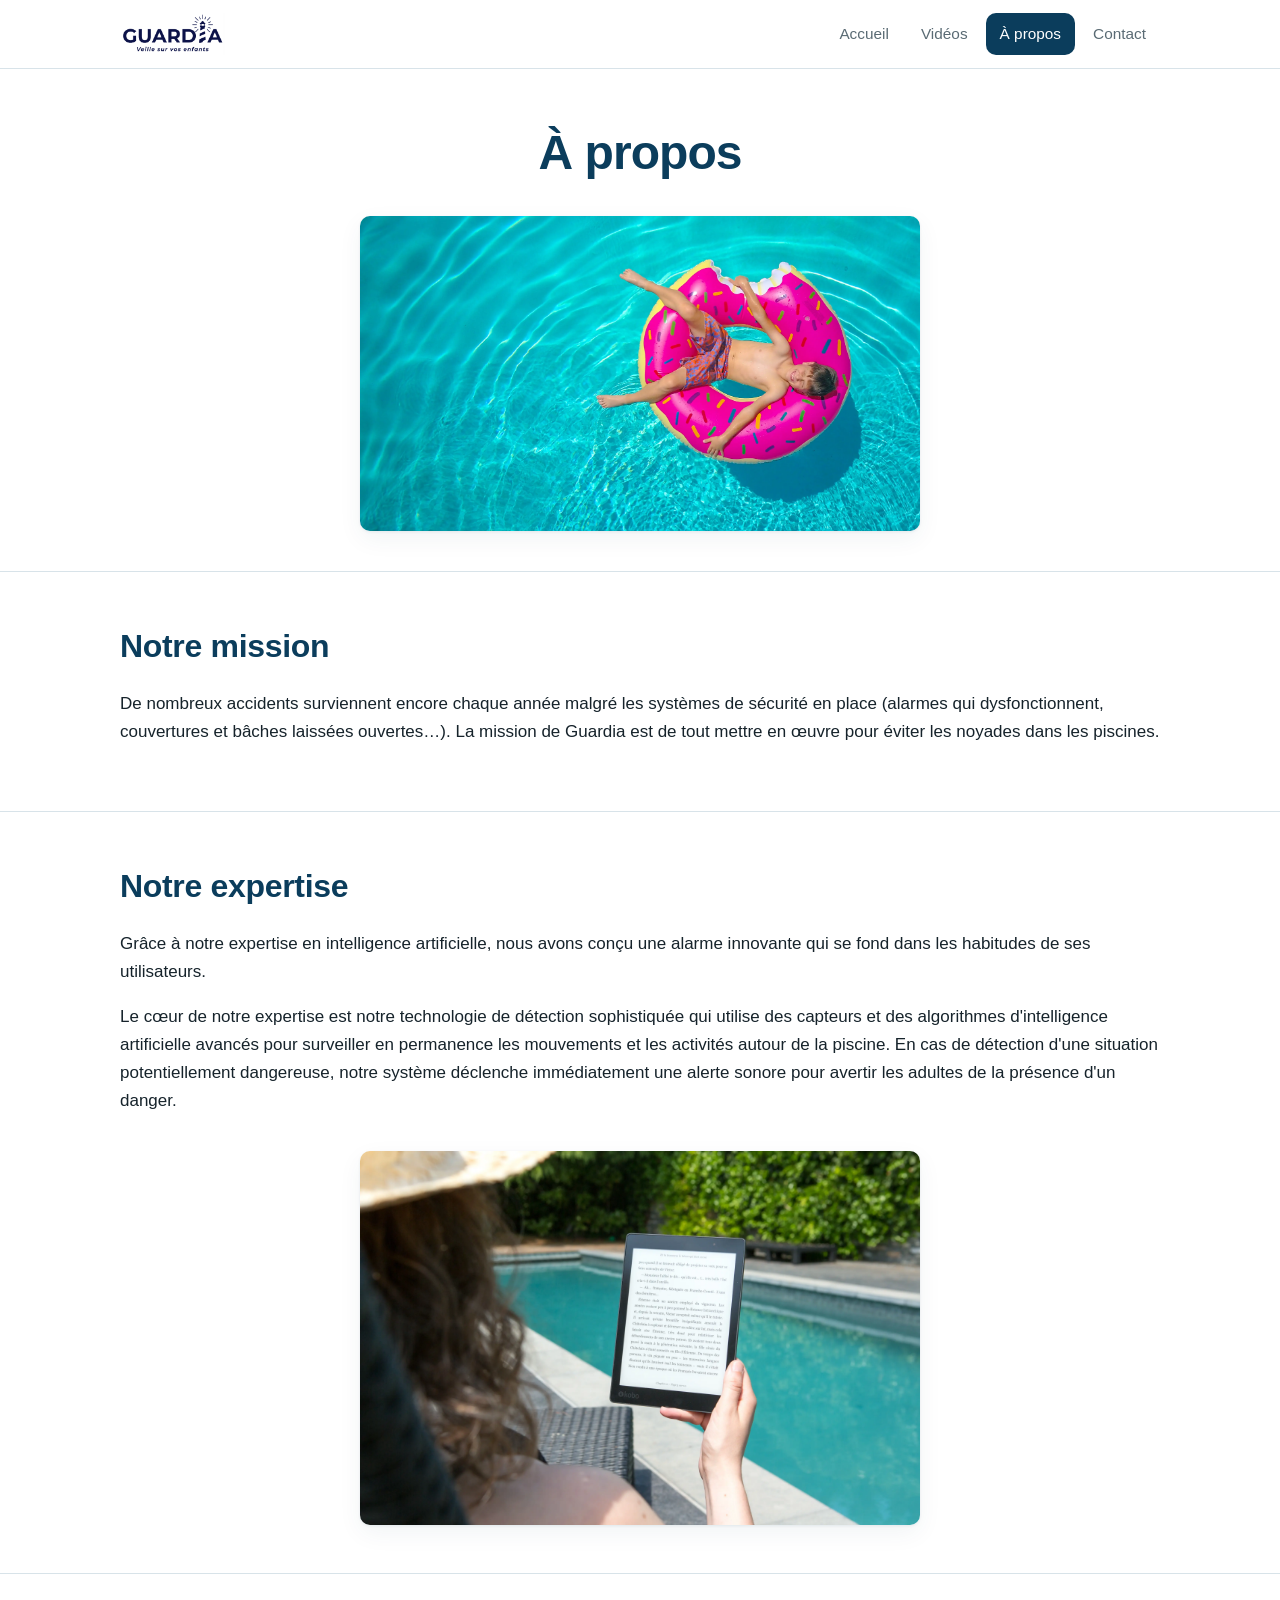
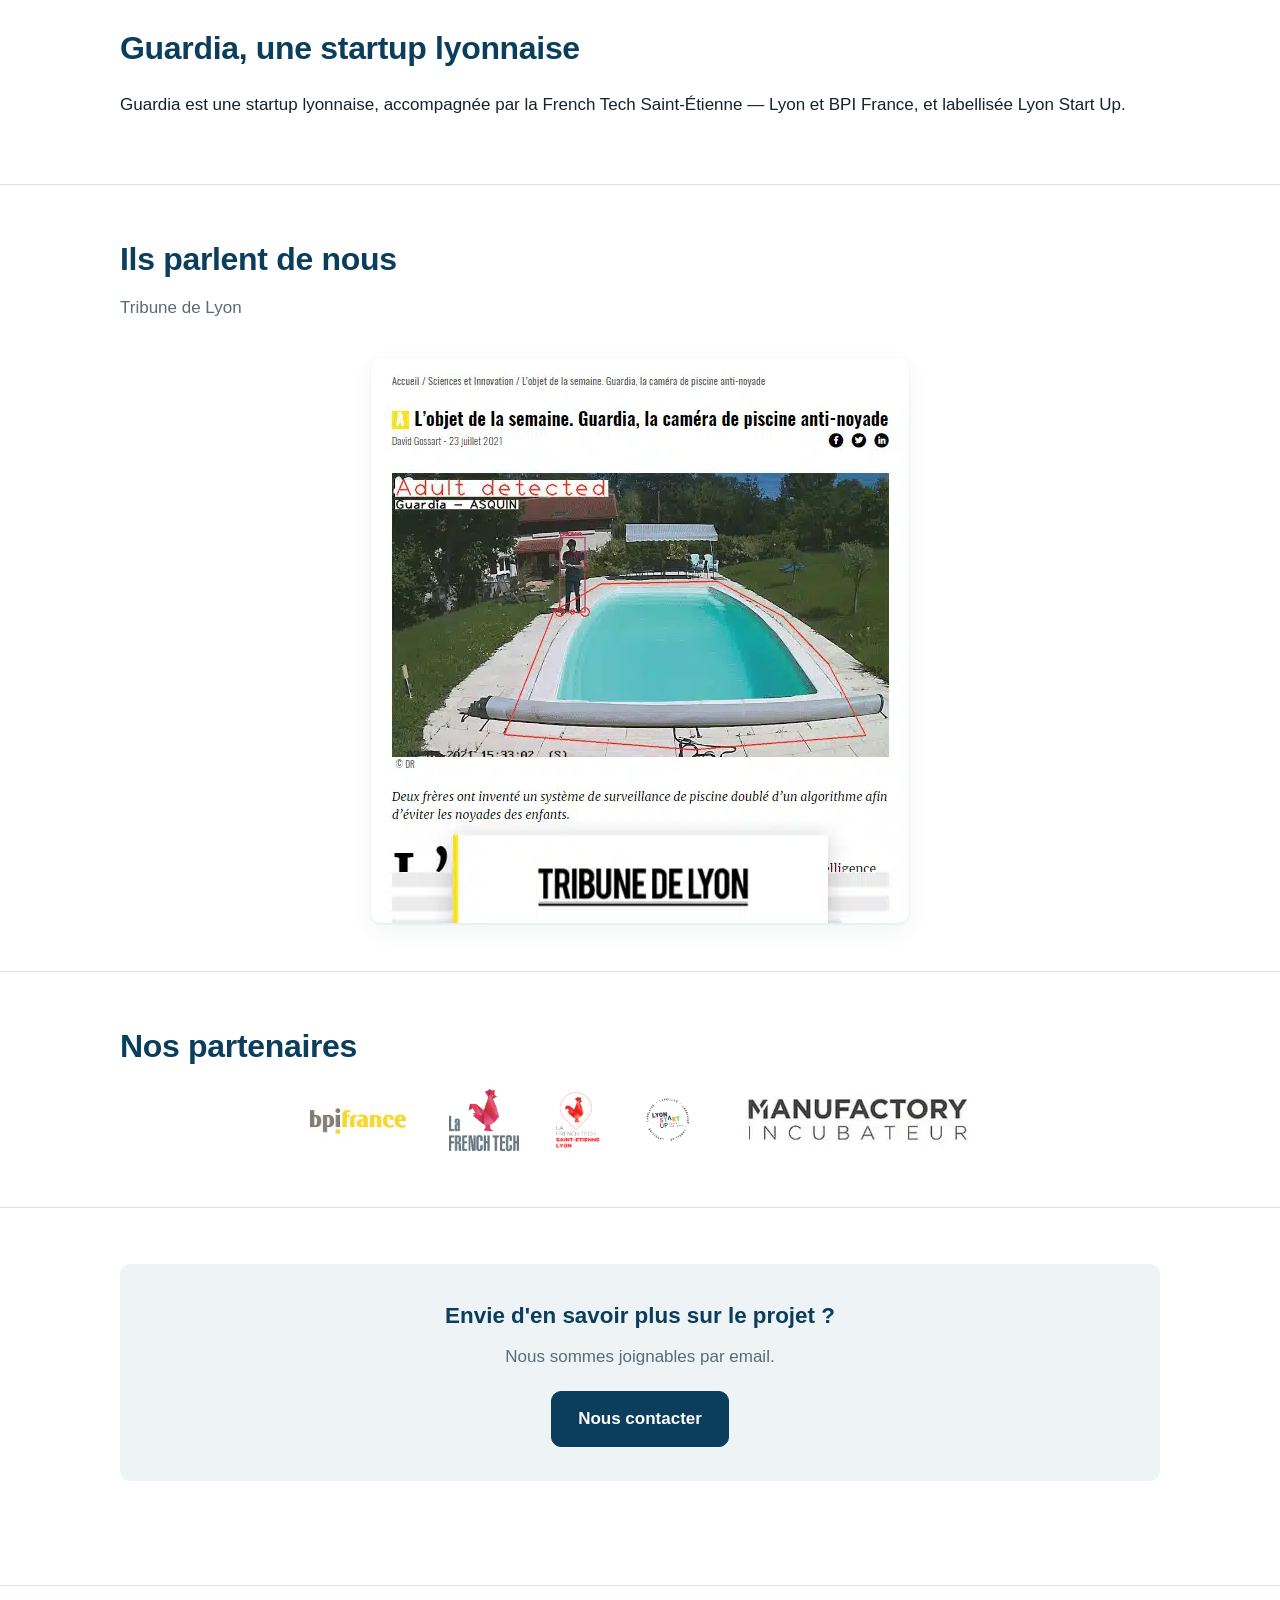
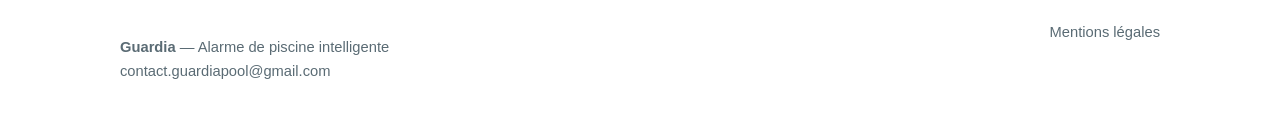
==== a-propos/index.html @ 623201aa "feat: site vitrine statique de guardiapool.com HTML et CSS purs, sans dépendance ni framework. Les p" ====
<!DOCTYPE html>
<html lang="fr">
<head>
<meta charset="utf-8">
<meta name="viewport" content="width=device-width, initial-scale=1">
<title>À propos — Guardiapool</title>
<meta name="description" content="Guardia, startup lyonnaise : notre mission est d&#x27;éviter les noyades en piscine grâce à une alarme périmétrique à intelligence artificielle.">
<link rel="icon" type="image/webp" href="../assets/img/Lighthouse.webp">
<link rel="stylesheet" href="../assets/css/style.css">
<meta property="og:title" content="À propos — Guardiapool">
<meta property="og:description" content="Guardia, startup lyonnaise : notre mission est d&#x27;éviter les noyades en piscine grâce à une alarme périmétrique à intelligence artificielle.">
<meta property="og:type" content="website">
<meta property="og:locale" content="fr_FR">
<meta property="og:image" content="https://guardiapool.com/assets/img/Piscine-surveillee-par-Guardiapool-3.webp">
</head>
<body>

<header class="site-entete">
  <div class="contenu">
    <a class="logo" href="../">
      <img src="../assets/img/cropped-Logo-GUARDIA.webp" alt="Guardiapool" height="42">
    </a>
    <nav class="nav">
        <a href="../">Accueil</a>
        <a href="../videos/">Vidéos</a>
        <a href="../a-propos/" aria-current="page">À propos</a>
        <a href="../contact/">Contact</a>
    </nav>
  </div>
</header>

<main>
  <section class="hero">
    <div class="contenu">
      <h1>À propos</h1>
      <div class="hero-visuel">
        <img src="../assets/img/pexels-kindel-media-9044048.webp"
             alt="Illustration d'un enfant en sécurité dans la piscine." loading="lazy">
      </div>
    </div>
  </section>

  <section class="section">
    <div class="contenu">
      <h2>Notre mission</h2>
      <p>De nombreux accidents surviennent encore chaque année malgré les systèmes de
        sécurité en place (alarmes qui dysfonctionnent, couvertures et bâches laissées
        ouvertes…). La mission de Guardia est de tout mettre en œuvre pour éviter les
        noyades dans les piscines.</p>
    </div>
  </section>

  <section class="section">
    <div class="contenu">
      <h2>Notre expertise</h2>
      <p>Grâce à notre expertise en intelligence artificielle, nous avons conçu une alarme
        innovante qui se fond dans les habitudes de ses utilisateurs.</p>
      <p>Le cœur de notre expertise est notre technologie de détection sophistiquée qui
        utilise des capteurs et des algorithmes d'intelligence artificielle avancés pour
        surveiller en permanence les mouvements et les activités autour de la piscine.
        En cas de détection d'une situation potentiellement dangereuse, notre système
        déclenche immédiatement une alerte sonore pour avertir les adultes de la présence
        d'un danger.</p>
      <div class="hero-visuel">
        <img src="../assets/img/pexels-perfecto-capucine-1247527.webp"
             alt="Une personne se détend au bord d'une piscine." loading="lazy">
      </div>
    </div>
  </section>

  <section class="section">
    <div class="contenu">
      <h2>Guardia, une startup lyonnaise</h2>
      <p>Guardia est une startup lyonnaise, accompagnée par la French Tech
        Saint-Étienne — Lyon et BPI France, et labellisée Lyon Start Up.</p>
    </div>
  </section>

  <section class="section">
    <div class="contenu">
      <h2>Ils parlent de nous</h2>
      <p class="intro">Tribune de Lyon</p>
      <div class="hero-visuel">
        <img src="../assets/img/Capture-decran-2023-04-04-155457.webp"
             alt="Article de la Tribune de Lyon consacré à Guardia." loading="lazy">
      </div>
    </div>
  </section>

  <section class="section">
    <div class="contenu">
      <h2>Nos partenaires</h2>
      <div class="partenaires">
        <img src="../assets/img/BPI-France.webp" alt="BPI France" loading="lazy">
        <img src="../assets/img/Logo-french-tech.webp" alt="French Tech" loading="lazy">
        <img src="../assets/img/Logo_FT_SaintEtienne-Lyon_Couleur__1_.png" alt="French Tech Saint-Étienne — Lyon" loading="lazy">
        <img src="../assets/img/Macaron-labellise-LSU.webp" alt="Labellisé Lyon Start Up" loading="lazy">
        <img src="../assets/img/Logo-manufactpry.webp" alt="Manufactory" loading="lazy">
      </div>
    </div>
  </section>

  <section class="section">
    <div class="contenu">
      <div class="bandeau">
        <h2>Envie d&#x27;en savoir plus sur le projet ?</h2>
        <p>Nous sommes joignables par email.</p>
        <a class="bouton" href="mailto:contact.guardiapool@gmail.com">Nous contacter</a>
      </div>
    </div>
  </section>

</main>

<footer class="site-pied">
  <div class="contenu">
    <p class="mention">
      <strong>Guardia</strong> — Alarme de piscine intelligente<br>
      <a href="mailto:contact.guardiapool@gmail.com">contact.guardiapool@gmail.com</a>
    </p>
    <nav>
        <a href="../mentions-legales/">Mentions légales</a>
    </nav>
  </div>
</footer>

</body>
</html>
---- assets/css/style.css ----
/* Guardiapool — feuille de style unique, sans dépendance externe. */

:root {
  --bleu:        #0b3d5c;
  --bleu-clair:  #1a6f9e;
  --eau:         #2fa8c8;
  --encre:       #16232b;
  --gris:        #5a6b74;
  --gris-clair:  #eef3f6;
  --bordure:     #d8e3e9;
  --blanc:       #ffffff;
  --alerte:      #c0392b;
  --rayon:       10px;
  --largeur:     1080px;
  --ombre:       0 1px 3px rgba(11, 61, 92, .08), 0 8px 24px rgba(11, 61, 92, .06);
}

*, *::before, *::after { box-sizing: border-box; }

html { -webkit-text-size-adjust: 100%; }

body {
  margin: 0;
  font-family: -apple-system, BlinkMacSystemFont, "Segoe UI", Roboto, Helvetica, Arial, sans-serif;
  font-size: 17px;
  line-height: 1.65;
  color: var(--encre);
  background: var(--blanc);
}

img, video { max-width: 100%; height: auto; display: block; }

a { color: var(--bleu-clair); }
a:hover { color: var(--bleu); }

.contenu { max-width: var(--largeur); margin: 0 auto; padding: 0 20px; }

/* ---------- En-tête ---------- */

.site-entete {
  border-bottom: 1px solid var(--bordure);
  background: var(--blanc);
  position: sticky;
  top: 0;
  z-index: 10;
}

.site-entete .contenu {
  display: flex;
  align-items: center;
  justify-content: space-between;
  gap: 16px;
  min-height: 68px;
  flex-wrap: wrap;
}

.logo { display: flex; align-items: center; text-decoration: none; color: var(--bleu); }
.logo img { height: 42px; width: auto; }

.nav { display: flex; gap: 4px; flex-wrap: wrap; }
.nav a {
  padding: 8px 14px;
  border-radius: var(--rayon);
  text-decoration: none;
  color: var(--gris);
  font-weight: 500;
  font-size: .96rem;
}
.nav a:hover { background: var(--gris-clair); color: var(--bleu); }
.nav a[aria-current="page"] { background: var(--bleu); color: var(--blanc); }

/* ---------- Hero ---------- */

.hero { padding: 56px 0 40px; text-align: center; }
.hero h1 {
  font-size: clamp(1.9rem, 5vw, 3rem);
  line-height: 1.15;
  margin: 0 0 20px;
  color: var(--bleu);
  letter-spacing: -.02em;
}
.hero .accroche { font-size: 1.15rem; color: var(--gris); max-width: 680px; margin: 0 auto 12px; }

.hero-visuel { margin: 36px auto 0; max-width: 560px; }
.hero-visuel img { border-radius: var(--rayon); box-shadow: var(--ombre); margin: 0 auto; }

/* ---------- Boutons ---------- */

.bouton {
  display: inline-block;
  padding: 13px 26px;
  border-radius: var(--rayon);
  background: var(--bleu);
  color: var(--blanc) !important;
  text-decoration: none;
  font-weight: 600;
  border: 1px solid var(--bleu);
}
.bouton:hover { background: var(--bleu-clair); border-color: var(--bleu-clair); }
.bouton.secondaire { background: transparent; color: var(--bleu) !important; }
.bouton.secondaire:hover { background: var(--gris-clair); }
.actions { display: flex; gap: 12px; justify-content: center; flex-wrap: wrap; margin-top: 28px; }

/* ---------- Sections ---------- */

.section { padding: 48px 0; border-top: 1px solid var(--bordure); }
.section > .contenu > h2 {
  font-size: clamp(1.4rem, 3.5vw, 2rem);
  color: var(--bleu);
  margin: 0 0 8px;
  letter-spacing: -.01em;
}
.section .intro { color: var(--gris); margin: 0 0 32px; max-width: 720px; }

.grille { display: grid; gap: 22px; grid-template-columns: repeat(auto-fit, minmax(260px, 1fr)); }

.carte {
  border: 1px solid var(--bordure);
  border-radius: var(--rayon);
  padding: 22px;
  background: var(--blanc);
}
.carte h3 { margin: 0 0 8px; font-size: 1.06rem; color: var(--bleu); }
.carte p { margin: 0; color: var(--gris); font-size: .97rem; }

/* ---------- Vidéos ---------- */

.videos { display: grid; gap: 26px; grid-template-columns: repeat(auto-fit, minmax(300px, 1fr)); }
.video figure { margin: 0; }
.video video { border-radius: var(--rayon); background: #000; width: 100%; box-shadow: var(--ombre); }
.video figcaption { margin-top: 12px; color: var(--gris); font-size: .96rem; }

/* ---------- Chiffres ---------- */

.chiffres { display: grid; gap: 18px; grid-template-columns: repeat(auto-fit, minmax(240px, 1fr)); }
.chiffre {
  border-left: 3px solid var(--alerte);
  padding: 6px 0 6px 18px;
  color: var(--encre);
  font-size: 1.02rem;
}

/* ---------- Partenaires ---------- */

.partenaires {
  display: flex;
  flex-wrap: wrap;
  gap: 34px;
  align-items: center;
  justify-content: center;
  padding: 8px 0;
}
.partenaires img { max-height: 62px; width: auto; opacity: .85; }
.partenaires img:hover { opacity: 1; }

/* ---------- Prose (mentions légales) ---------- */

.prose { max-width: 760px; padding: 40px 0 56px; }
.prose h1 { font-size: 1.9rem; color: var(--bleu); margin: 0 0 6px; letter-spacing: -.01em; }
.prose h2 { font-size: 1.2rem; color: var(--bleu); margin: 34px 0 8px; }
.prose h3 { font-size: 1.04rem; margin: 24px 0 6px; }
.prose p, .prose li { color: var(--encre); }
.prose .date { color: var(--gris); font-size: .93rem; margin-bottom: 28px; }
.prose ul { padding-left: 22px; }

/* ---------- Bandeau contact ---------- */

.bandeau {
  background: var(--gris-clair);
  border-radius: var(--rayon);
  padding: 34px 26px;
  text-align: center;
  margin: 8px 0;
}
.bandeau h2 { margin: 0 0 8px; color: var(--bleu); font-size: 1.4rem; }
.bandeau p { margin: 0 0 20px; color: var(--gris); }

/* ---------- Pied de page ---------- */

.site-pied {
  border-top: 1px solid var(--bordure);
  margin-top: 48px;
  padding: 34px 0;
  font-size: .92rem;
  color: var(--gris);
}
.site-pied .contenu { display: flex; gap: 20px; justify-content: space-between; flex-wrap: wrap; }
.site-pied a { color: var(--gris); text-decoration: none; }
.site-pied a:hover { color: var(--bleu); text-decoration: underline; }
.site-pied nav { display: flex; gap: 16px; flex-wrap: wrap; }
.site-pied .mention { max-width: 420px; }

@media (max-width: 600px) {
  body { font-size: 16px; }
  .hero { padding: 36px 0 28px; }
  .section { padding: 36px 0; }
  .site-entete .contenu {
    min-height: 0;
    padding: 10px 16px;
    gap: 8px;
  }
  .logo img { height: 34px; }
  /* La nav doit tenir sur une seule ligne à 375 px. */
  .nav { gap: 2px; }
  .nav a { padding: 7px 9px; font-size: .86rem; }
}
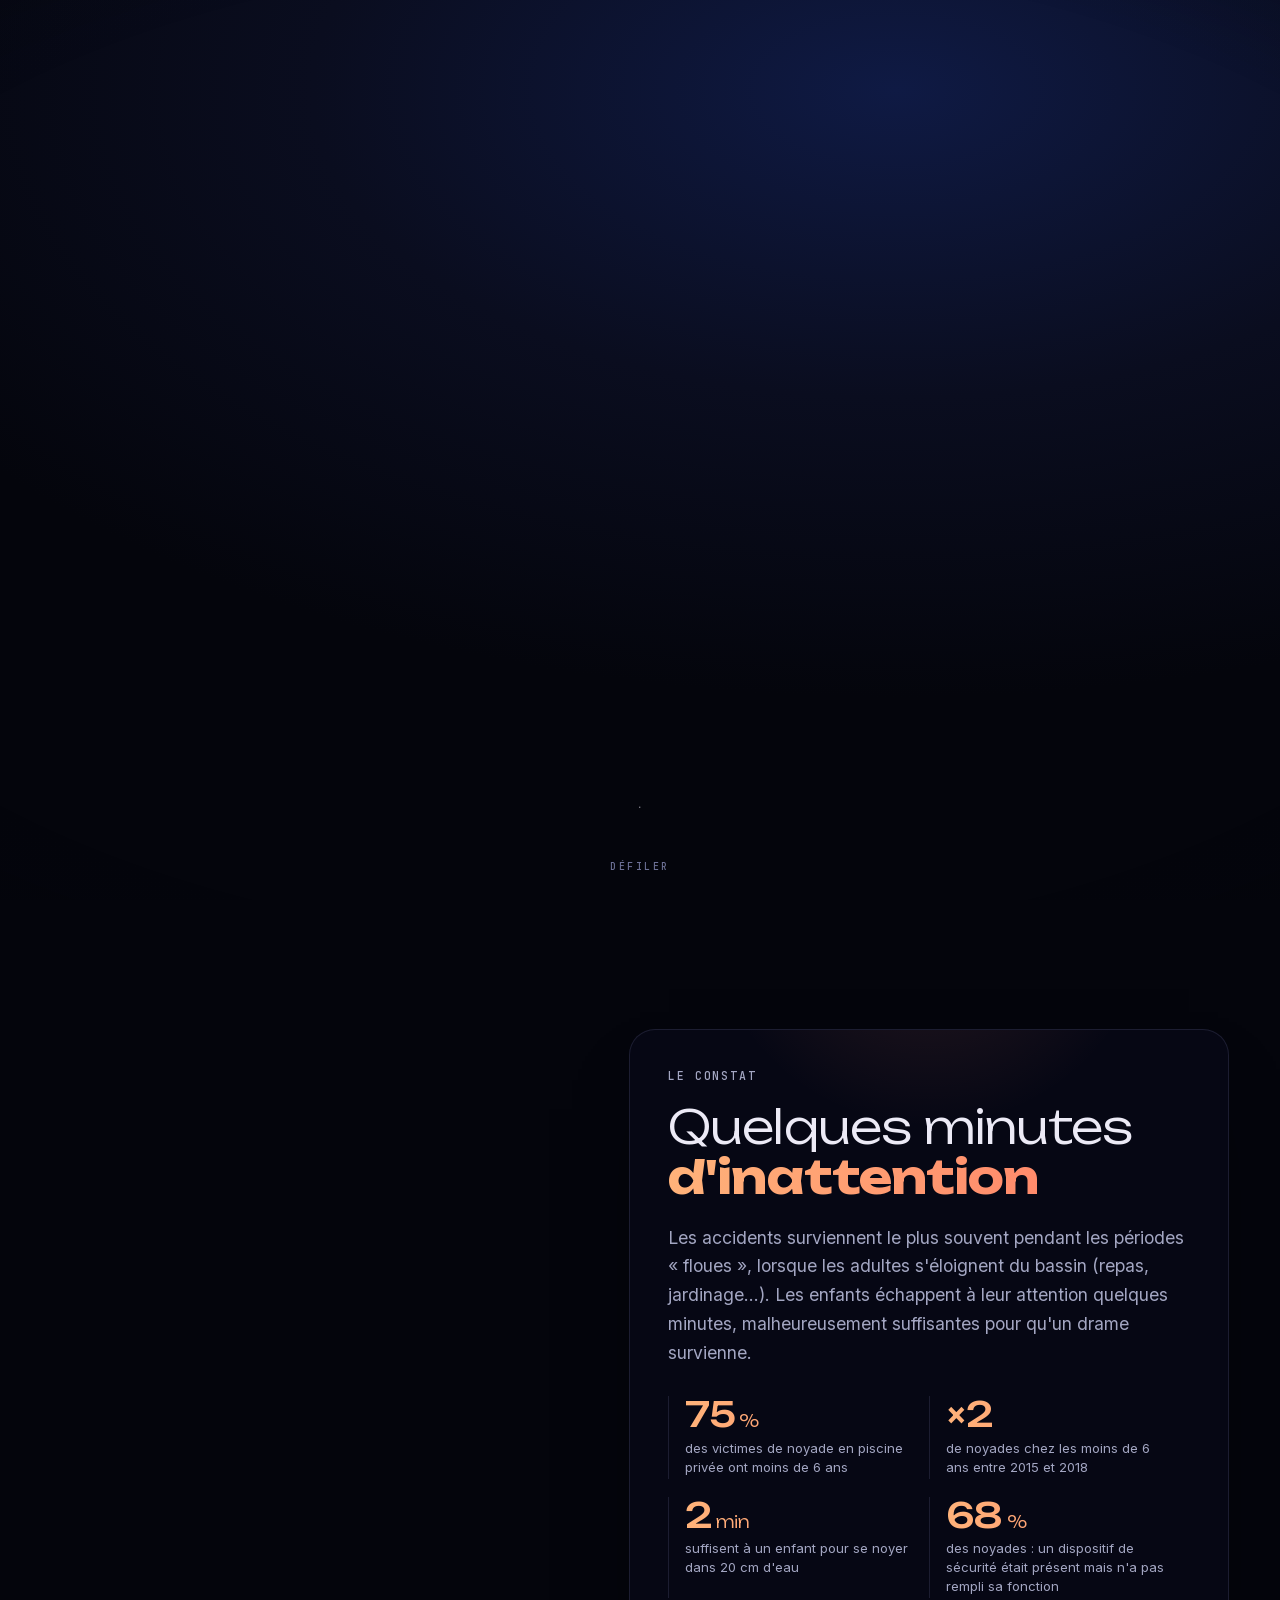
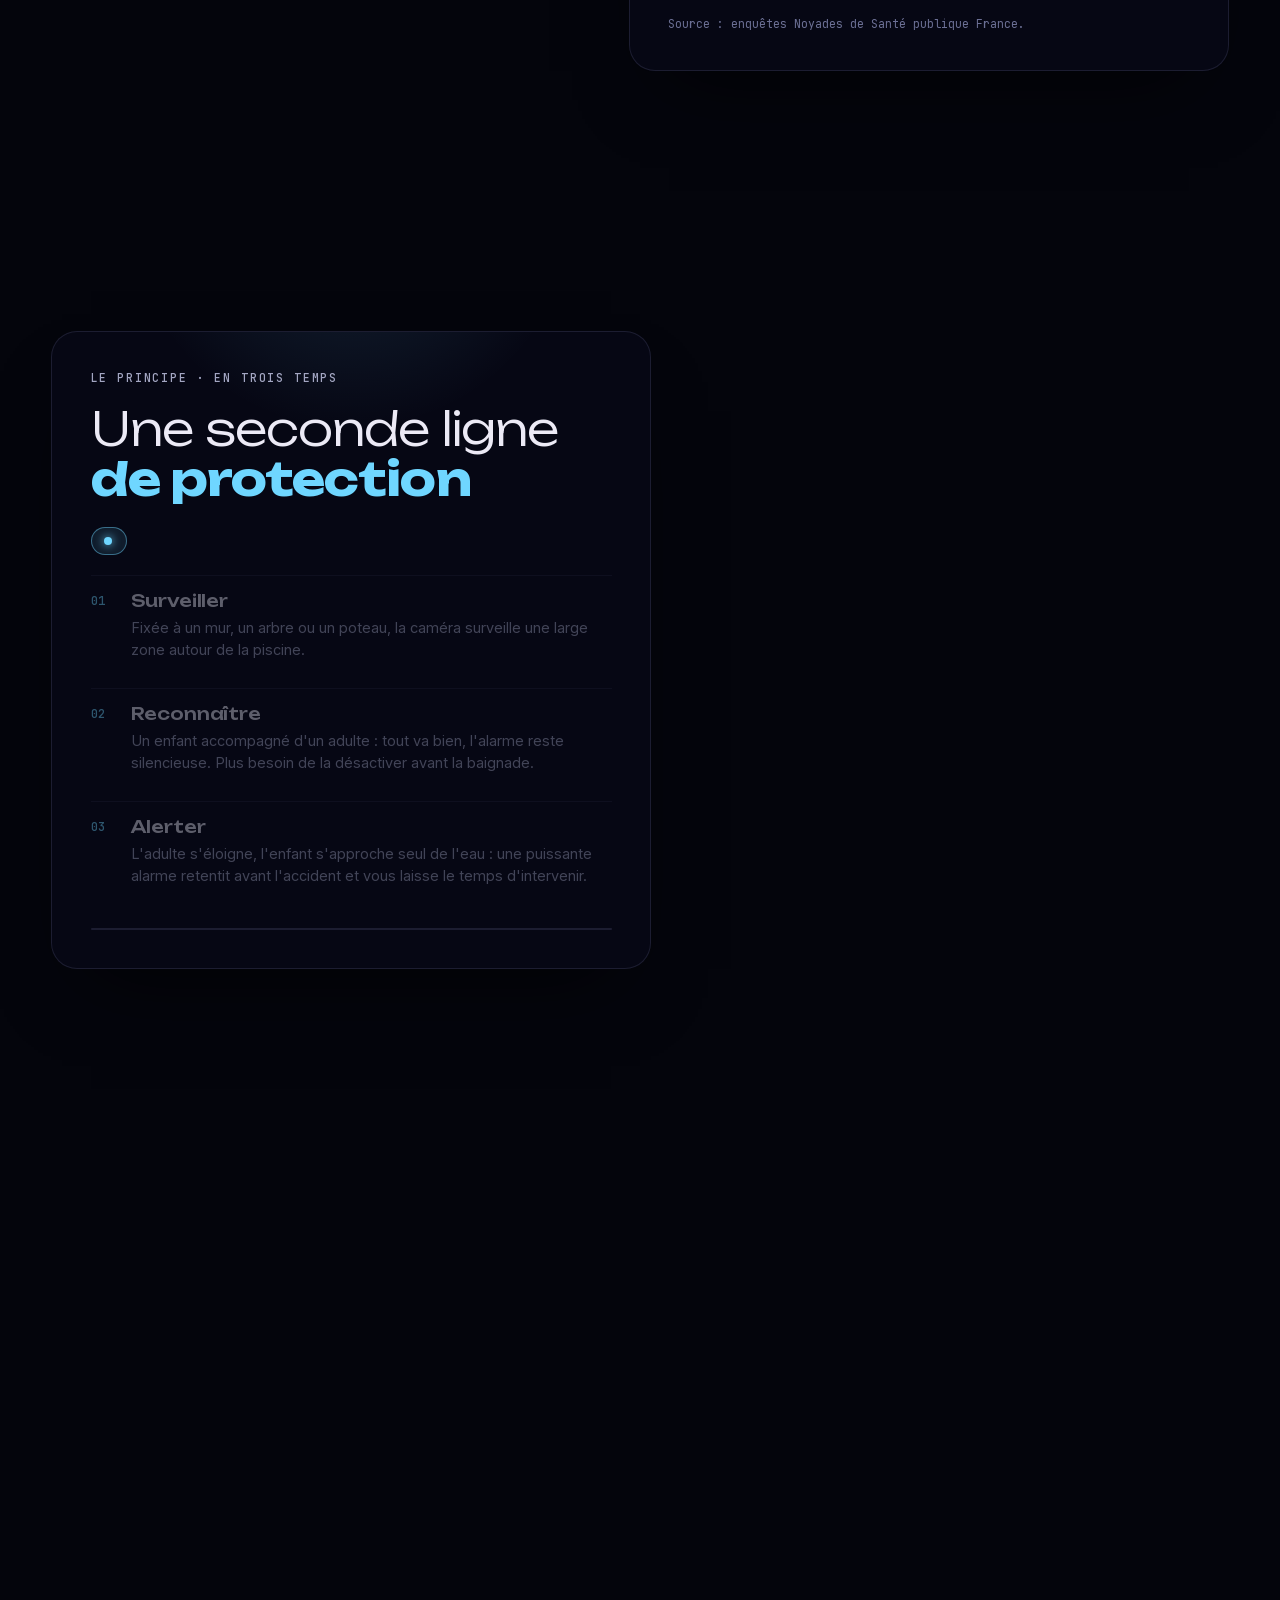
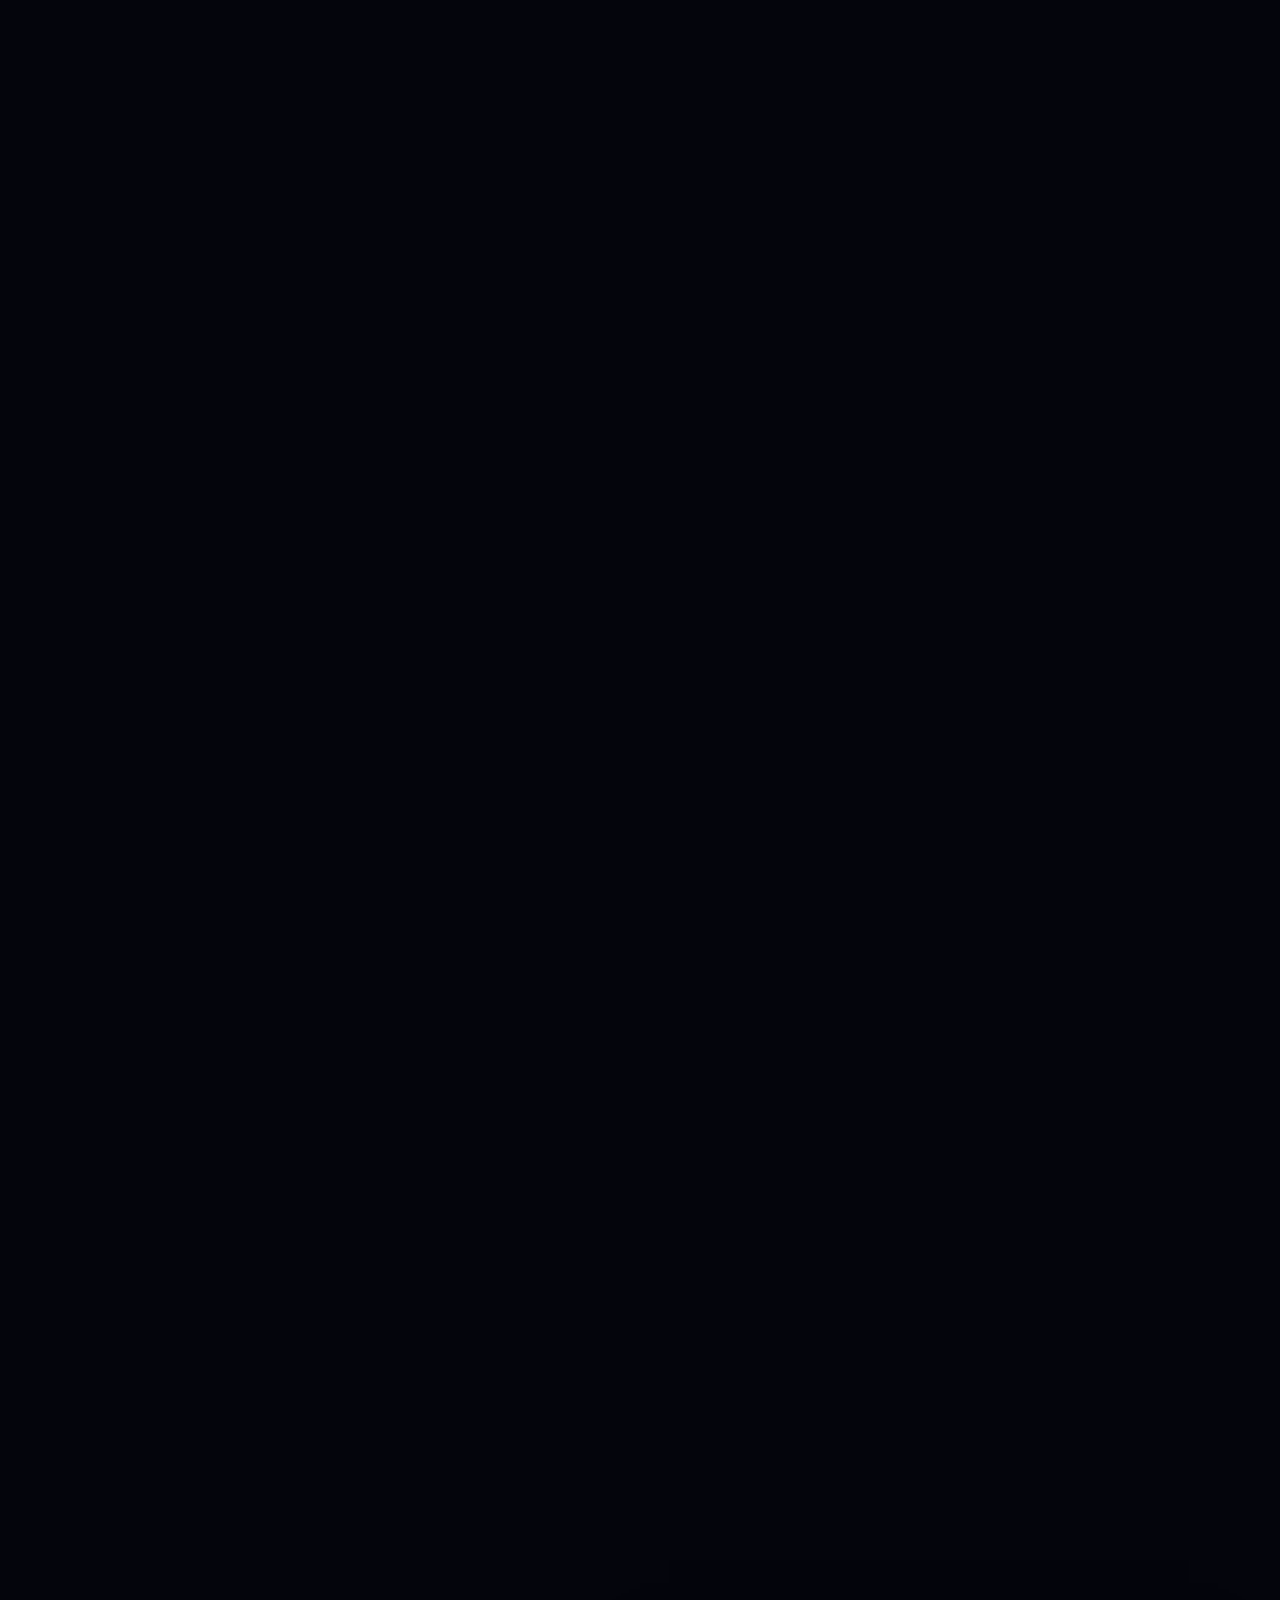
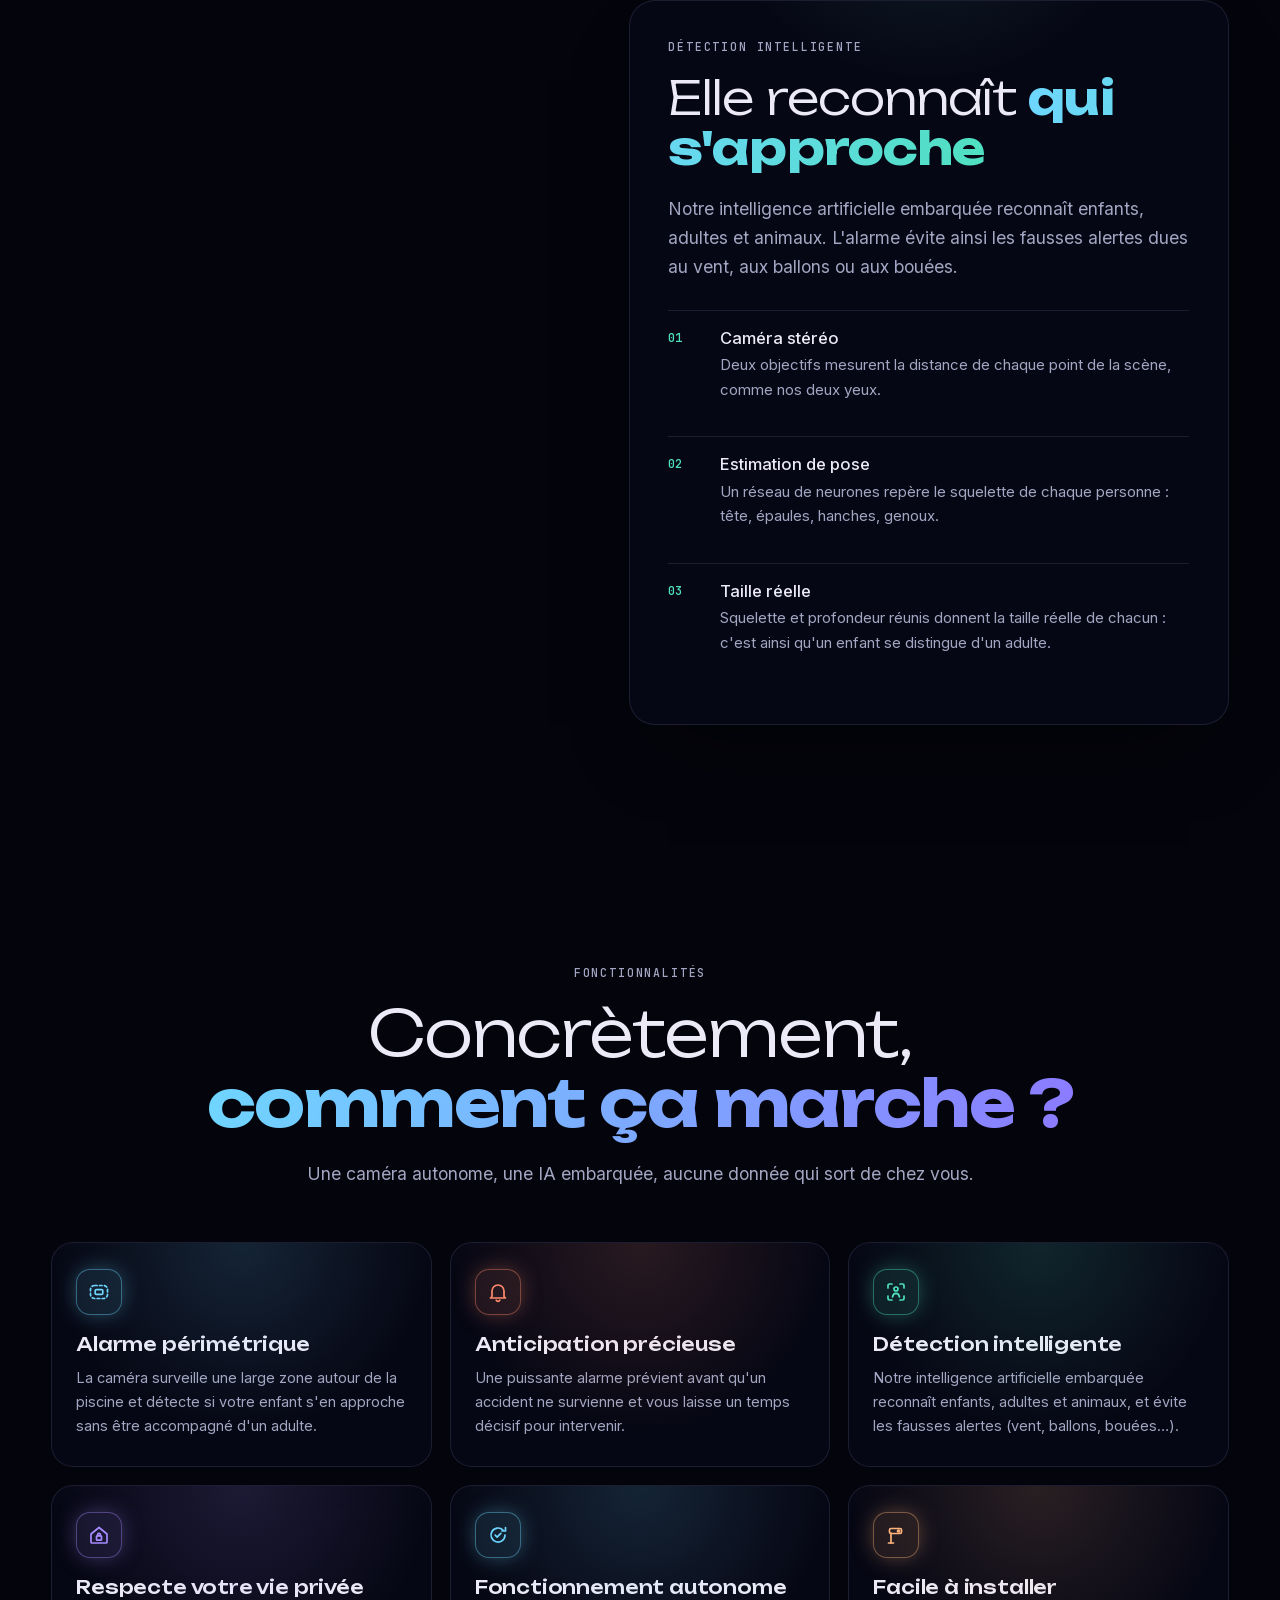
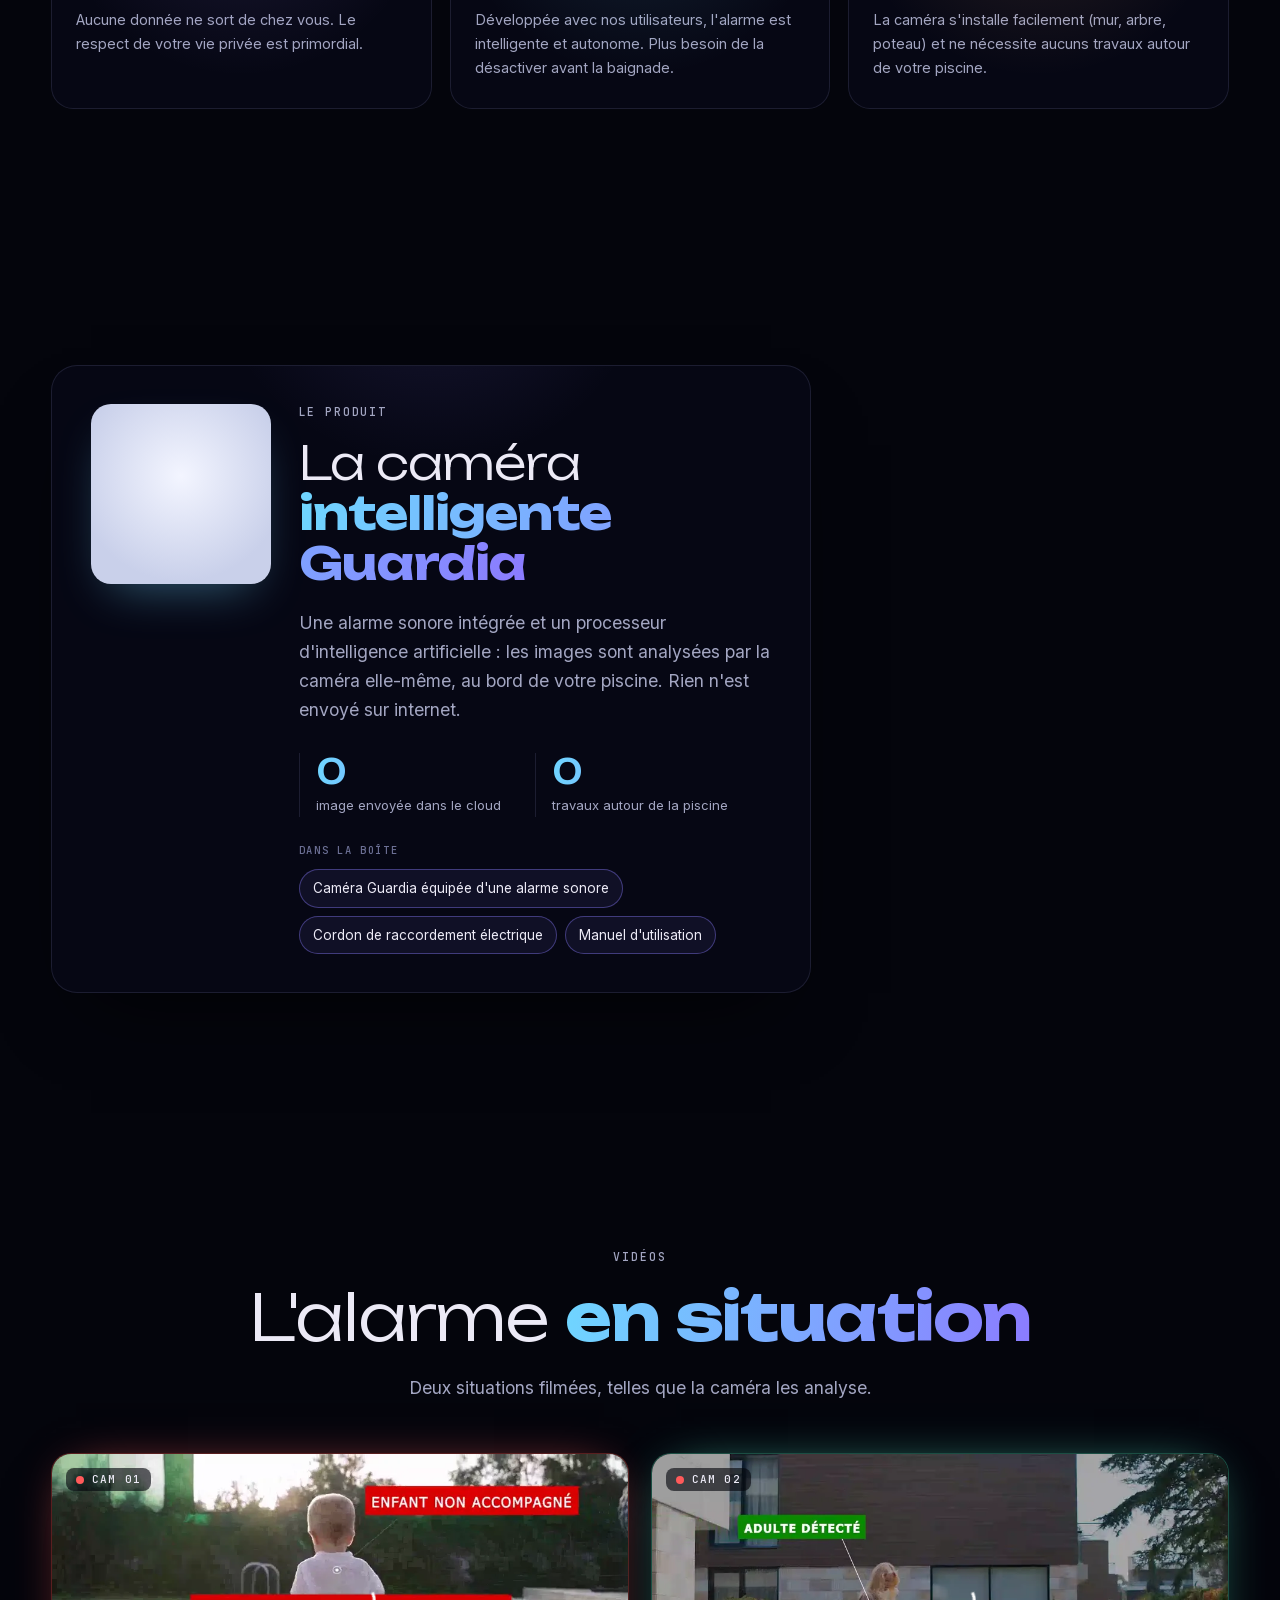
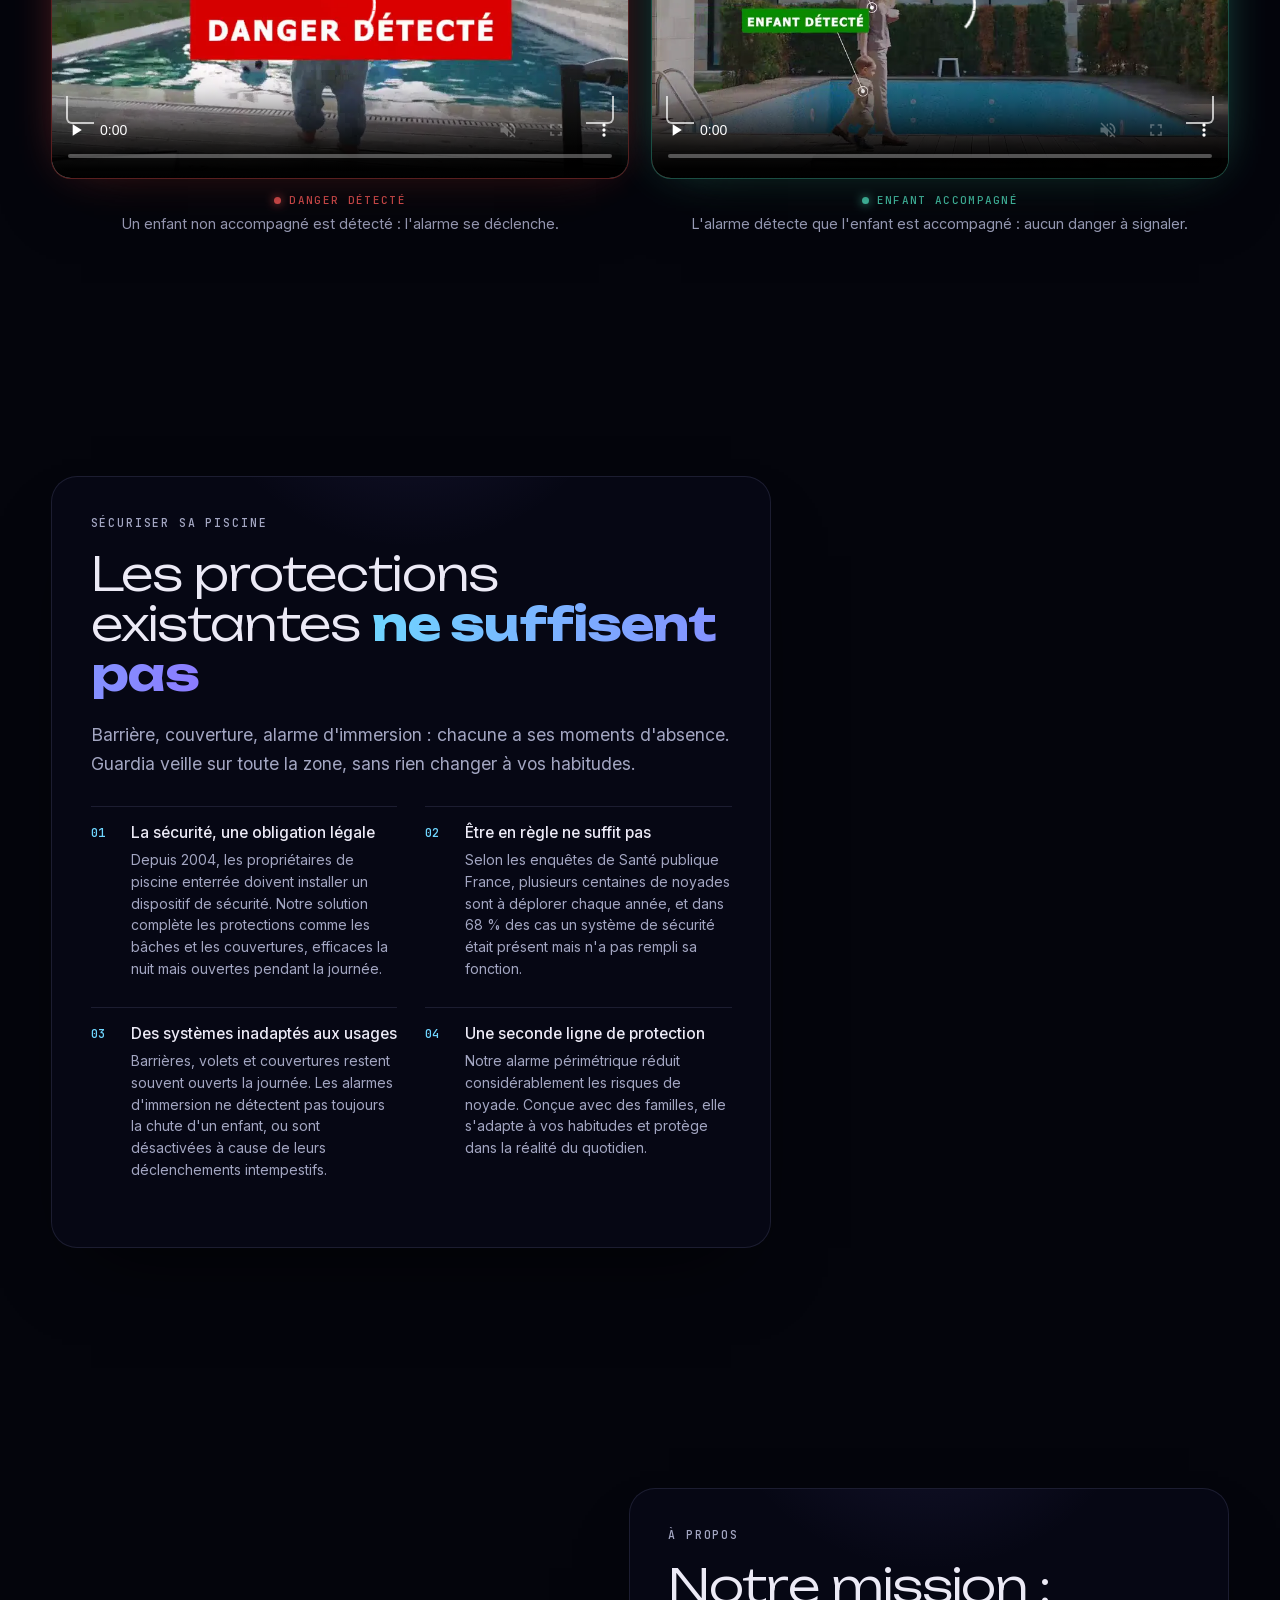
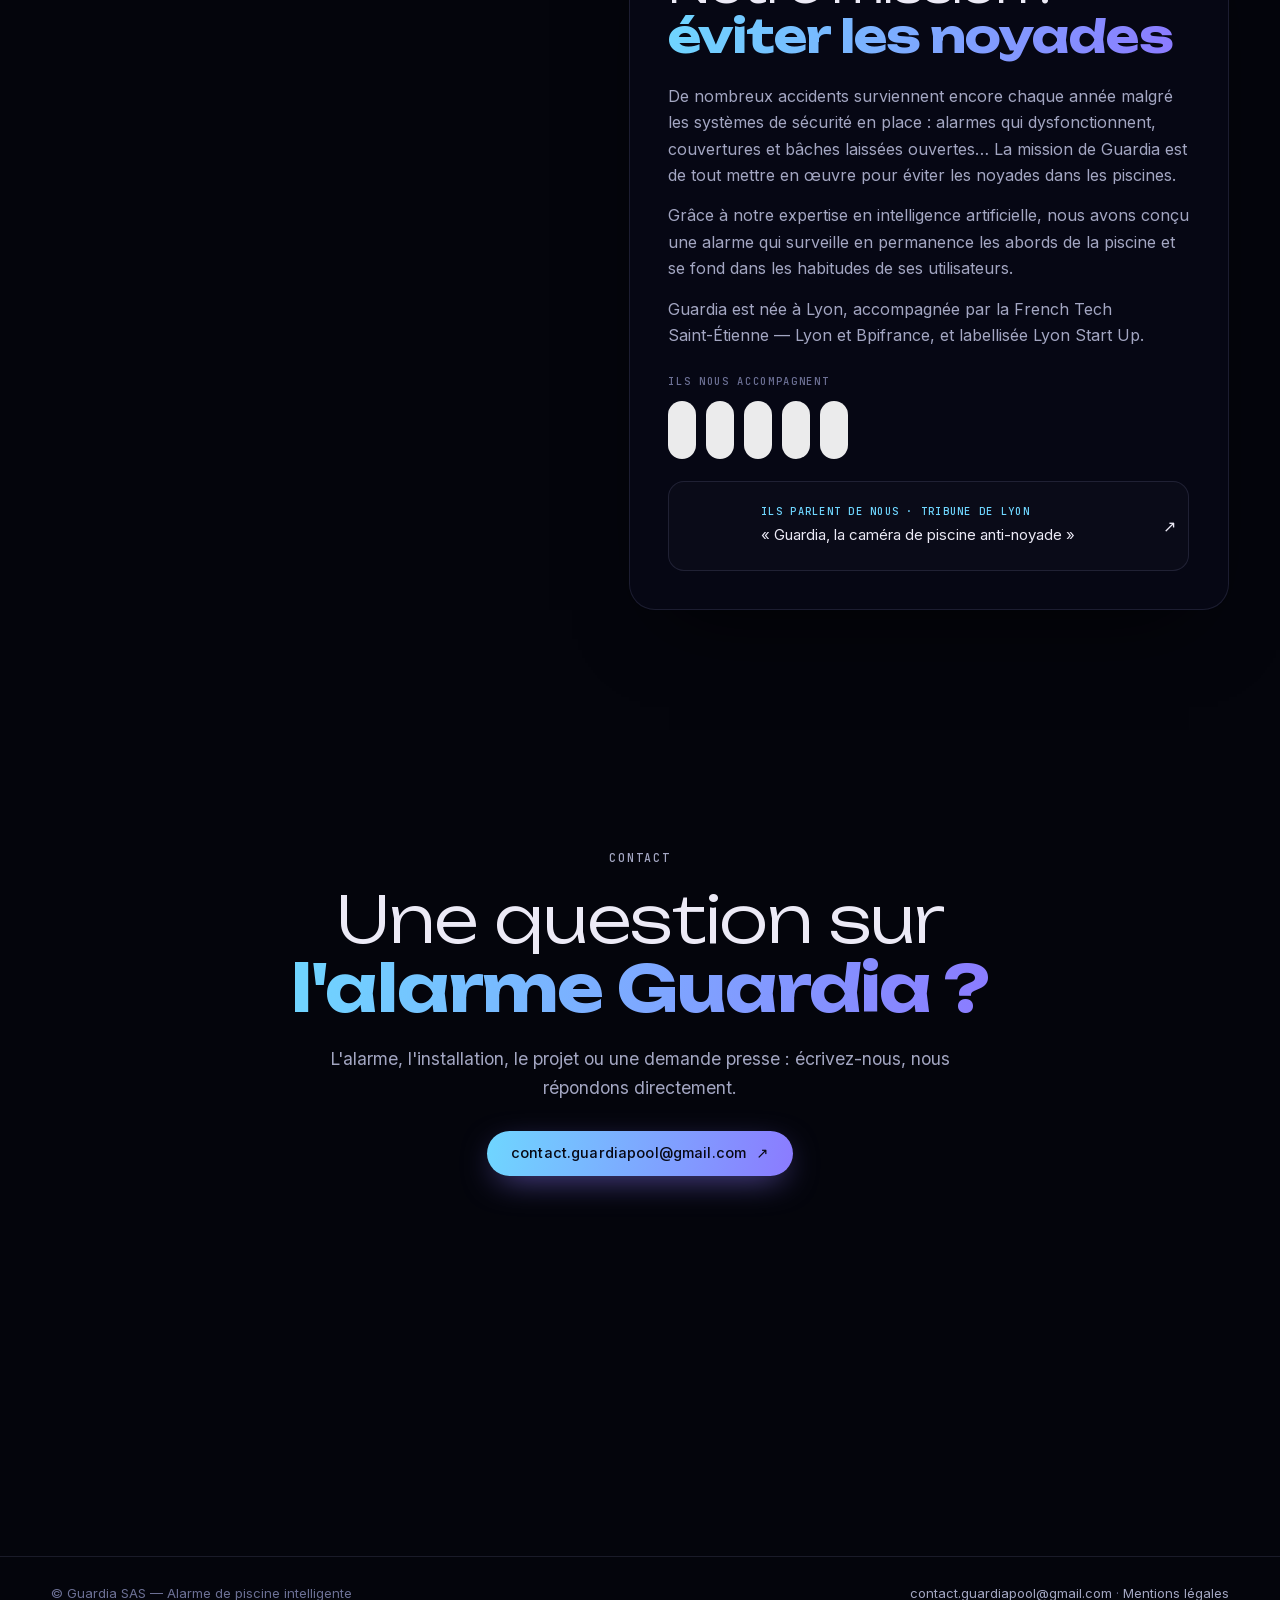
==== commit 3a465f37: "Redesign: the shared dark identity with a particle field, bilingual one-page site Same visual langua" ====
--- a/a-propos/index.html
+++ b/a-propos/index.html
@@ -2,127 +2,12 @@
 <html lang="fr">
 <head>
 <meta charset="utf-8">
-<meta name="viewport" content="width=device-width, initial-scale=1">
-<title>À propos — Guardiapool</title>
-<meta name="description" content="Guardia, startup lyonnaise : notre mission est d&#x27;éviter les noyades en piscine grâce à une alarme périmétrique à intelligence artificielle.">
-<link rel="icon" type="image/webp" href="../assets/img/Lighthouse.webp">
-<link rel="stylesheet" href="../assets/css/style.css">
-<meta property="og:title" content="À propos — Guardiapool">
-<meta property="og:description" content="Guardia, startup lyonnaise : notre mission est d&#x27;éviter les noyades en piscine grâce à une alarme périmétrique à intelligence artificielle.">
-<meta property="og:type" content="website">
-<meta property="og:locale" content="fr_FR">
-<meta property="og:image" content="https://guardiapool.com/assets/img/Piscine-surveillee-par-Guardiapool-3.webp">
+<title>Redirection — Guardia</title>
+<meta http-equiv="refresh" content="0; url=../#a-propos">
+<link rel="canonical" href="https://guardiapool.com/#a-propos">
+<meta name="robots" content="noindex">
 </head>
 <body>
-
-<header class="site-entete">
-  <div class="contenu">
-    <a class="logo" href="../">
-      <img src="../assets/img/cropped-Logo-GUARDIA.webp" alt="Guardiapool" height="42">
-    </a>
-    <nav class="nav">
-        <a href="../">Accueil</a>
-        <a href="../videos/">Vidéos</a>
-        <a href="../a-propos/" aria-current="page">À propos</a>
-        <a href="../contact/">Contact</a>
-    </nav>
-  </div>
-</header>
-
-<main>
-  <section class="hero">
-    <div class="contenu">
-      <h1>À propos</h1>
-      <div class="hero-visuel">
-        <img src="../assets/img/pexels-kindel-media-9044048.webp"
-             alt="Illustration d'un enfant en sécurité dans la piscine." loading="lazy">
-      </div>
-    </div>
-  </section>
-
-  <section class="section">
-    <div class="contenu">
-      <h2>Notre mission</h2>
-      <p>De nombreux accidents surviennent encore chaque année malgré les systèmes de
-        sécurité en place (alarmes qui dysfonctionnent, couvertures et bâches laissées
-        ouvertes…). La mission de Guardia est de tout mettre en œuvre pour éviter les
-        noyades dans les piscines.</p>
-    </div>
-  </section>
-
-  <section class="section">
-    <div class="contenu">
-      <h2>Notre expertise</h2>
-      <p>Grâce à notre expertise en intelligence artificielle, nous avons conçu une alarme
-        innovante qui se fond dans les habitudes de ses utilisateurs.</p>
-      <p>Le cœur de notre expertise est notre technologie de détection sophistiquée qui
-        utilise des capteurs et des algorithmes d'intelligence artificielle avancés pour
-        surveiller en permanence les mouvements et les activités autour de la piscine.
-        En cas de détection d'une situation potentiellement dangereuse, notre système
-        déclenche immédiatement une alerte sonore pour avertir les adultes de la présence
-        d'un danger.</p>
-      <div class="hero-visuel">
-        <img src="../assets/img/pexels-perfecto-capucine-1247527.webp"
-             alt="Une personne se détend au bord d'une piscine." loading="lazy">
-      </div>
-    </div>
-  </section>
-
-  <section class="section">
-    <div class="contenu">
-      <h2>Guardia, une startup lyonnaise</h2>
-      <p>Guardia est une startup lyonnaise, accompagnée par la French Tech
-        Saint-Étienne — Lyon et BPI France, et labellisée Lyon Start Up.</p>
-    </div>
-  </section>
-
-  <section class="section">
-    <div class="contenu">
-      <h2>Ils parlent de nous</h2>
-      <p class="intro">Tribune de Lyon</p>
-      <div class="hero-visuel">
-        <img src="../assets/img/Capture-decran-2023-04-04-155457.webp"
-             alt="Article de la Tribune de Lyon consacré à Guardia." loading="lazy">
-      </div>
-    </div>
-  </section>
-
-  <section class="section">
-    <div class="contenu">
-      <h2>Nos partenaires</h2>
-      <div class="partenaires">
-        <img src="../assets/img/BPI-France.webp" alt="BPI France" loading="lazy">
-        <img src="../assets/img/Logo-french-tech.webp" alt="French Tech" loading="lazy">
-        <img src="../assets/img/Logo_FT_SaintEtienne-Lyon_Couleur__1_.png" alt="French Tech Saint-Étienne — Lyon" loading="lazy">
-        <img src="../assets/img/Macaron-labellise-LSU.webp" alt="Labellisé Lyon Start Up" loading="lazy">
-        <img src="../assets/img/Logo-manufactpry.webp" alt="Manufactory" loading="lazy">
-      </div>
-    </div>
-  </section>
-
-  <section class="section">
-    <div class="contenu">
-      <div class="bandeau">
-        <h2>Envie d&#x27;en savoir plus sur le projet ?</h2>
-        <p>Nous sommes joignables par email.</p>
-        <a class="bouton" href="mailto:contact.guardiapool@gmail.com">Nous contacter</a>
-      </div>
-    </div>
-  </section>
-
-</main>
-
-<footer class="site-pied">
-  <div class="contenu">
-    <p class="mention">
-      <strong>Guardia</strong> — Alarme de piscine intelligente<br>
-      <a href="mailto:contact.guardiapool@gmail.com">contact.guardiapool@gmail.com</a>
-    </p>
-    <nav>
-        <a href="../mentions-legales/">Mentions légales</a>
-    </nav>
-  </div>
-</footer>
-
+<p>Cette page a été déplacée. <a href="../#a-propos">À propos de Guardia</a>.</p>
 </body>
 </html>
